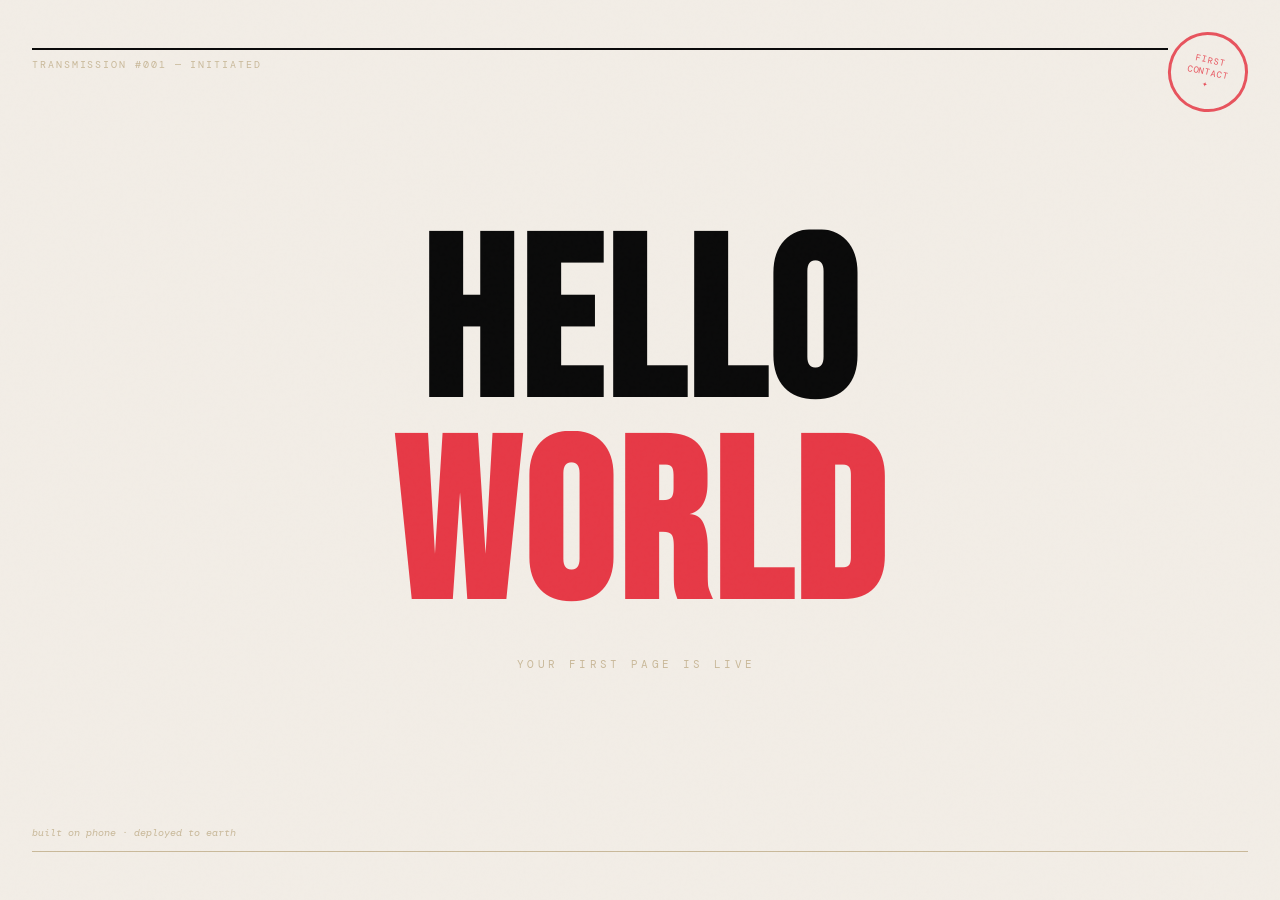
==== index.html @ fd8dd2b0 "Create index.html" ====
<!DOCTYPE html>
<html lang="en">
<head>
<meta charset="UTF-8">
<meta name="viewport" content="width=device-width, initial-scale=1.0">
<title>Hello World</title>
<link href="https://fonts.googleapis.com/css2?family=Bebas+Neue&family=DM+Mono:ital@0;1&display=swap" rel="stylesheet">
<style>
  *, *::before, *::after { margin: 0; padding: 0; box-sizing: border-box; }

  :root {
    --ink: #0a0a0a;
    --paper: #f2ede6;
    --red: #e63946;
    --tan: #c9b99a;
  }

  body {
    background: var(--paper);
    color: var(--ink);
    font-family: 'DM Mono', monospace;
    min-height: 100vh;
    display: flex;
    flex-direction: column;
    align-items: center;
    justify-content: center;
    overflow: hidden;
    position: relative;
  }

  /* Grain overlay */
  body::before {
    content: '';
    position: fixed;
    inset: 0;
    background-image: url("data:image/svg+xml,%3Csvg viewBox='0 0 256 256' xmlns='http://www.w3.org/2000/svg'%3E%3Cfilter id='noise'%3E%3CfeTurbulence type='fractalNoise' baseFrequency='0.9' numOctaves='4' stitchTiles='stitch'/%3E%3C/filter%3E%3Crect width='100%25' height='100%25' filter='url(%23noise)' opacity='0.04'/%3E%3C/svg%3E");
    pointer-events: none;
    z-index: 10;
    opacity: 0.4;
  }

  .stamp {
    position: absolute;
    top: 2rem;
    right: 2rem;
    width: 80px;
    height: 80px;
    border: 3px solid var(--red);
    border-radius: 50%;
    display: flex;
    align-items: center;
    justify-content: center;
    font-size: 0.55rem;
    letter-spacing: 0.12em;
    text-transform: uppercase;
    color: var(--red);
    opacity: 0;
    transform: rotate(15deg) scale(0.6);
    animation: stampIn 0.4s cubic-bezier(0.34, 1.56, 0.64, 1) 1.4s forwards;
    line-height: 1.4;
    text-align: center;
    padding: 0.5rem;
  }

  .line-top {
    position: absolute;
    top: 3rem;
    left: 2rem;
    right: 7rem;
    height: 2px;
    background: var(--ink);
    transform-origin: left;
    transform: scaleX(0);
    animation: drawLine 0.6s ease 0.2s forwards;
  }

  .line-bottom {
    position: absolute;
    bottom: 3rem;
    left: 2rem;
    right: 2rem;
    height: 1px;
    background: var(--tan);
    transform-origin: left;
    transform: scaleX(0);
    animation: drawLine 0.6s ease 0.3s forwards;
  }

  .meta {
    position: absolute;
    top: 3.6rem;
    left: 2rem;
    font-size: 0.6rem;
    letter-spacing: 0.2em;
    text-transform: uppercase;
    color: var(--tan);
    opacity: 0;
    animation: fadeUp 0.5s ease 0.7s forwards;
  }

  .main {
    text-align: center;
    position: relative;
  }

  h1 {
    font-family: 'Bebas Neue', sans-serif;
    font-size: clamp(5rem, 20vw, 14rem);
    line-height: 0.9;
    letter-spacing: 0.02em;
    overflow: hidden;
  }

  .word {
    display: block;
    clip-path: inset(0 0 100% 0);
    animation: revealWord 0.7s cubic-bezier(0.16, 1, 0.3, 1) forwards;
  }

  .word:nth-child(1) { animation-delay: 0.5s; color: var(--ink); }
  .word:nth-child(2) {
    animation-delay: 0.75s;
    color: var(--red);
    -webkit-text-stroke: 0px;
  }

  .sub {
    margin-top: 1.5rem;
    font-size: 0.7rem;
    letter-spacing: 0.3em;
    text-transform: uppercase;
    color: var(--tan);
    opacity: 0;
    animation: fadeUp 0.5s ease 1.2s forwards;
  }

  .cursor {
    display: inline-block;
    width: 0.5em;
    height: 0.9em;
    background: var(--red);
    vertical-align: middle;
    margin-left: 2px;
    animation: blink 1s step-end 1.5s infinite;
    opacity: 0;
  }

  .footnote {
    position: absolute;
    bottom: 3.8rem;
    left: 2rem;
    font-size: 0.6rem;
    font-style: italic;
    color: var(--tan);
    opacity: 0;
    animation: fadeUp 0.5s ease 1.5s forwards;
  }

  @keyframes revealWord {
    to { clip-path: inset(0 0 0% 0); }
  }
  @keyframes drawLine {
    to { transform: scaleX(1); }
  }
  @keyframes fadeUp {
    from { opacity: 0; transform: translateY(6px); }
    to { opacity: 1; transform: translateY(0); }
  }
  @keyframes stampIn {
    to { opacity: 0.85; transform: rotate(12deg) scale(1); }
  }
  @keyframes blink {
    0%, 100% { opacity: 1; }
    50% { opacity: 0; }
  }
</style>
</head>
<body>

  <div class="line-top"></div>
  <span class="meta">transmission #001 — initiated</span>
  <div class="stamp">first<br>contact<br>✦</div>

  <main class="main">
    <h1>
      <span class="word">Hello</span>
      <span class="word">World</span>
    </h1>
    <p class="sub">your first page is live<span class="cursor"></span></p>
  </main>

  <p class="footnote">built on phone · deployed to earth</p>
  <div class="line-bottom"></div>

</body>
</html>
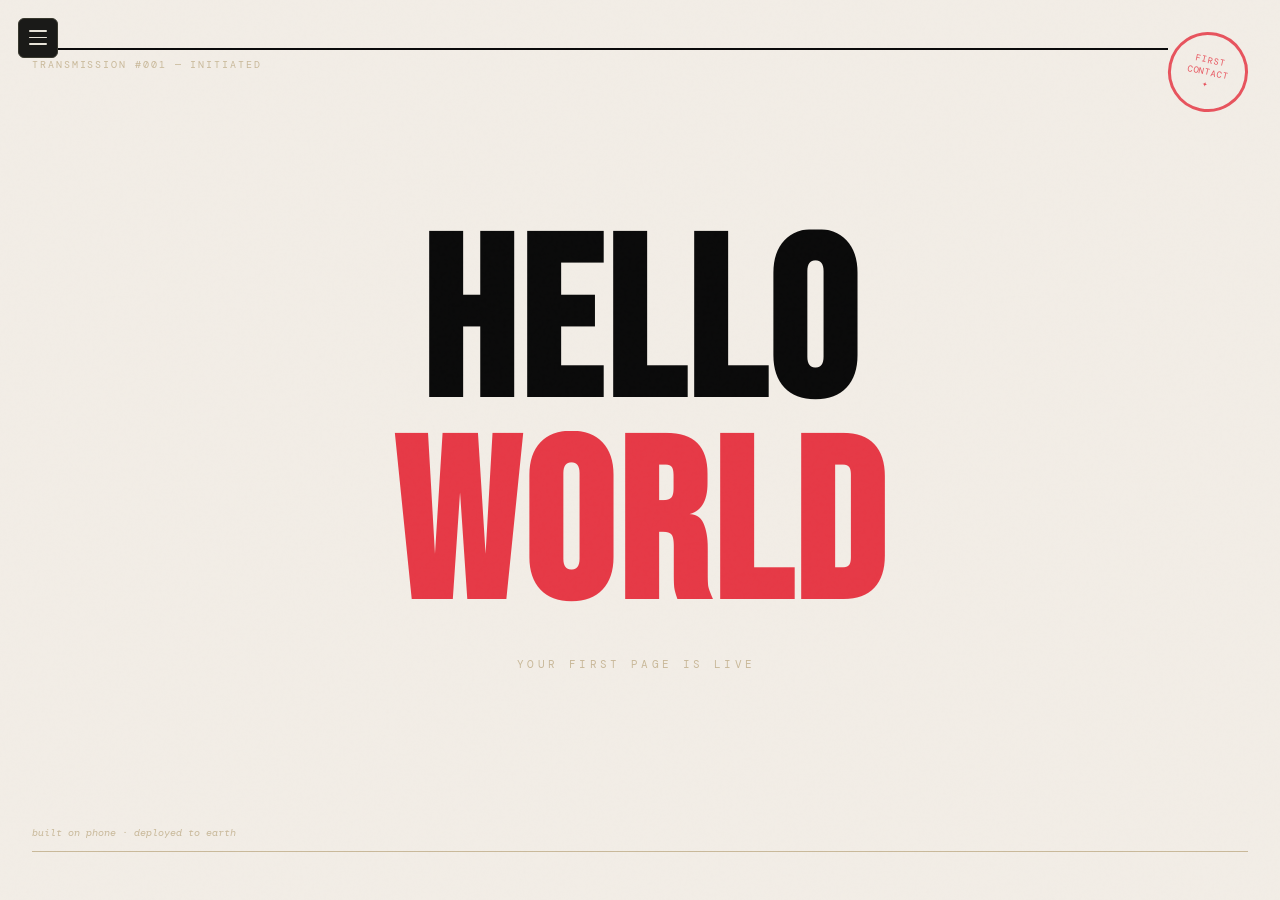
==== commit d59d9372: "Update index.html Signed-off-by: Anthony Young <anthony.young00@yahoo.com>" ====
--- a/index.html
+++ b/index.html
@@ -191,6 +191,6 @@
 
   <p class="footnote">built on phone · deployed to earth</p>
   <div class="line-bottom"></div>
-
+<script src="/nav.js"></script>
 </body>
 </html>
